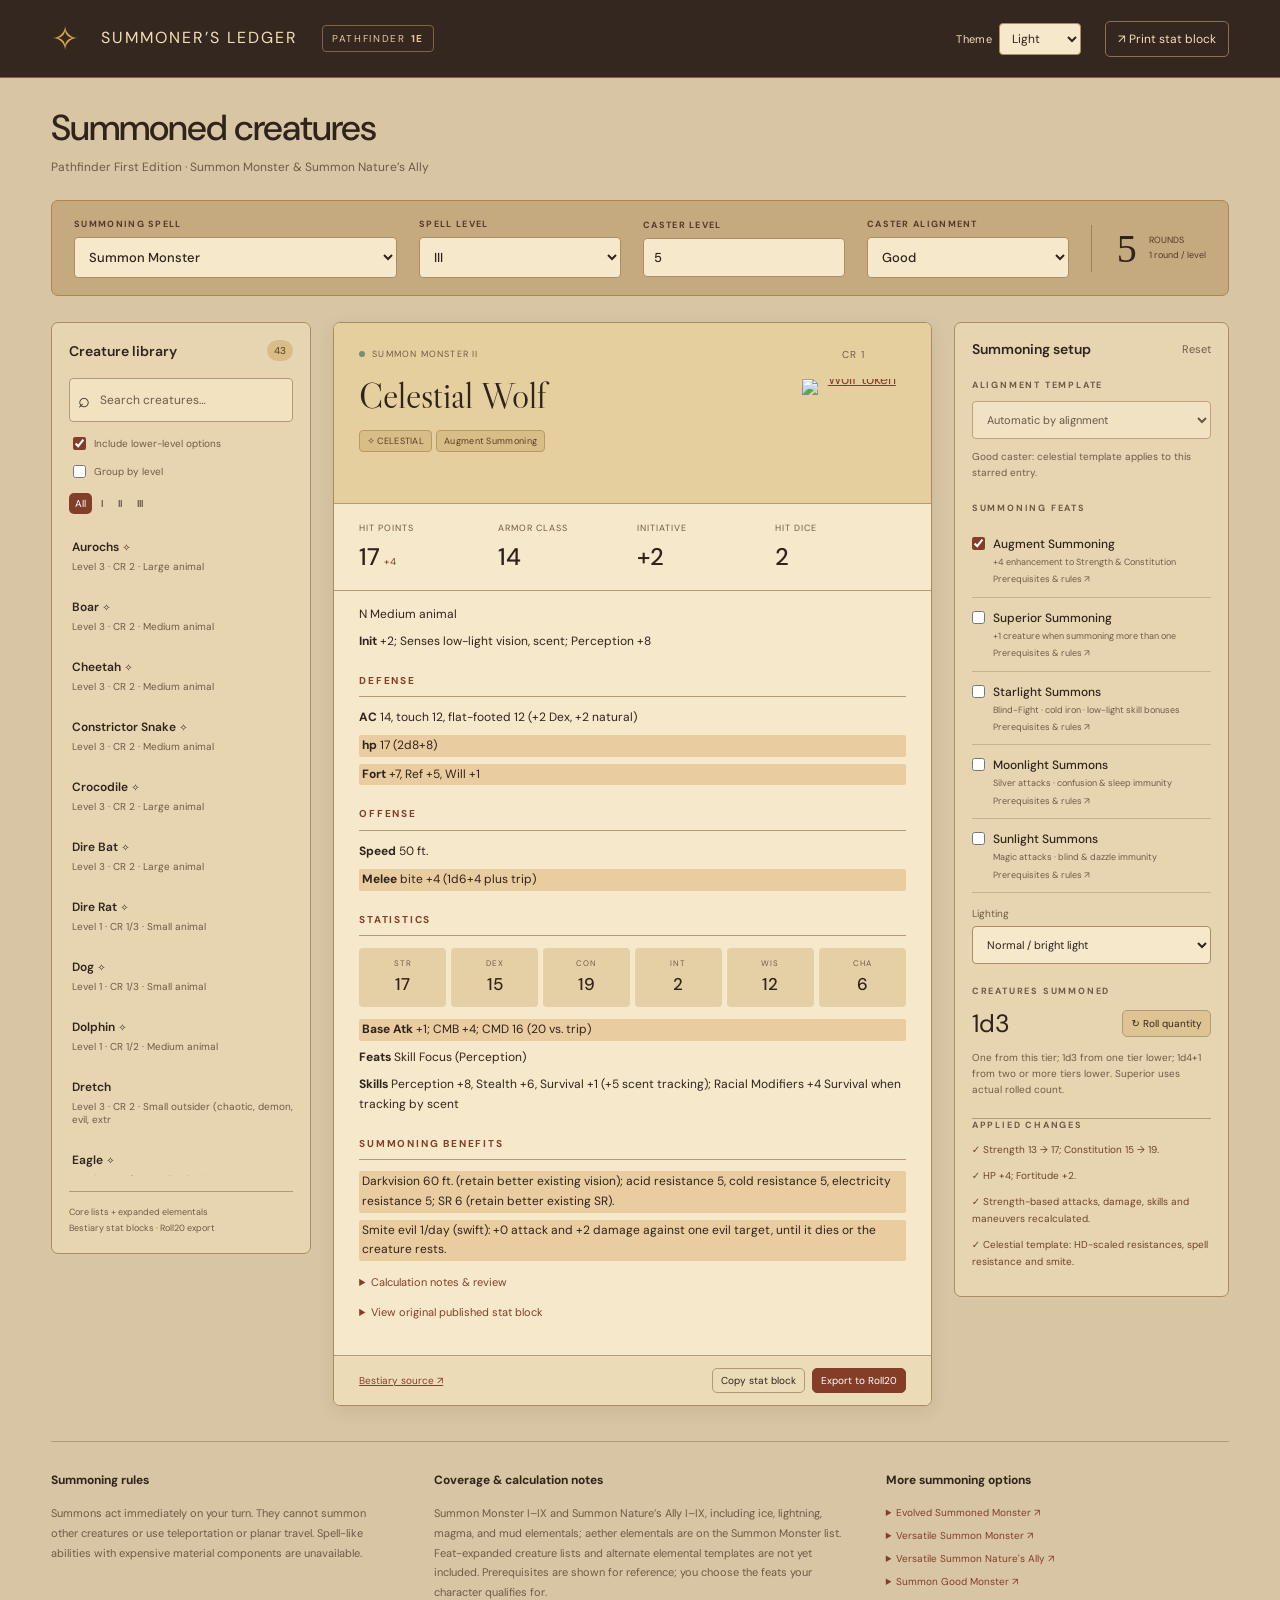
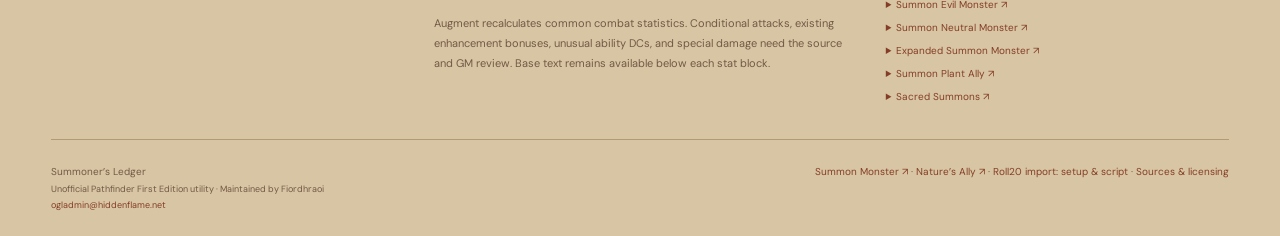
==== index.html @ aa758077 "Publish Summoner’s Ledger source, themes, Roll20 export, and licensing" ====
<!doctype html><html lang="en"><head><meta charset="UTF-8"><meta name="viewport" content="width=device-width,initial-scale=1"><title>Summoner’s Ledger · PF1E</title><script src="theme.js"></script><link rel="stylesheet" href="style.css"><link rel="stylesheet" href="theme.css"></head><body><header><a class="brand" href="#"><span class="sigil">✧</span> SUMMONER’S <b>LEDGER</b></a><span class="edition">PATHFINDER <b>1E</b></span><button onclick="window.print()">↗ Print stat block</button></header><main><div class="intro"><div><h1>Summoned creatures</h1><p>Pathfinder First Edition · Summon Monster &amp; Summon Nature’s Ally</p></div></div><section class="spellbar"><label>SUMMONING SPELL<select id="family"><option value="monster">Summon Monster</option><option value="nature">Summon Nature’s Ally</option></select></label><label>SPELL LEVEL<select id="level"></select></label><label>CASTER LEVEL<input id="caster" type="number" min="1" max="40" value="5"></label><label>CASTER ALIGNMENT<select id="alignment"><option value="good">Good</option><option value="neutral">Neutral</option><option value="evil">Evil</option></select></label><div class="duration"><span id="rounds">5</span><small>ROUNDS<br>1 round / level</small></div></section><div class="workspace"><aside class="library"><div class="paneltitle"><h2>Creature library</h2><span id="count"></span></div><div class="search"><span>⌕</span><input id="search" placeholder="Search creatures…" aria-label="Search creatures"></div><label class="inline"><input id="lower" type="checkbox" checked> Include lower-level options</label><label class="inline" title="Show level dividers when All is selected"><input id="groupByLevel" type="checkbox"> Group by level</label><div class="tiernav" id="tiernav"></div><div id="creatures"></div><div class="libraryfoot">Core lists + expanded elementals<br>Bestiary stat blocks · Roll20 export</div></aside><article class="statcard"><div id="sheet"></div></article><aside class="config"><div class="paneltitle"><h2>Summoning setup</h2><button id="reset">Reset</button></div><div class="sectionlabel">ALIGNMENT TEMPLATE</div><select id="template"><option value="auto">Automatic by alignment</option><option value="celestial">Celestial (neutral choice)</option><option value="fiendish">Fiendish (neutral choice)</option></select><p class="hint" id="templatehint"></p><div class="sectionlabel">SUMMONING FEATS</div><div id="feats"></div><label class="lighting">Lighting<select id="lighting"><option value="normal">Normal / bright light</option><option value="dim">Dim light / darkness</option></select></label><div class="sectionlabel">CREATURES SUMMONED</div><div class="quantity"><span id="quantity"></span><button id="roll">↻ Roll quantity</button></div><p class="hint">One from this tier; 1d3 from one tier lower; 1d4+1 from two or more tiers lower. Superior uses actual rolled count.</p><div class="audit"><div class="sectionlabel">APPLIED CHANGES</div><div id="changes"></div></div></aside></div><section class="reference"><div><h3>Summoning rules</h3><p>Summons act immediately on your turn. They cannot summon other creatures or use teleportation or planar travel. Spell-like abilities with expensive material components are unavailable.</p></div><div><h3>Coverage & calculation notes</h3><p>Summon Monster I–IX and Summon Nature’s Ally I–IX, including ice, lightning, magma, and mud elementals; aether elementals are on the Summon Monster list. Feat-expanded creature lists and alternate elemental templates are not yet included. Prerequisites are shown for reference; you choose the feats your character qualifies for.</p><p>Augment recalculates common combat statistics. Conditional attacks, existing enhancement bonuses, unusual ability DCs, and special damage need the source and GM review. Base text remains available below each stat block.</p></div><div><h3>More summoning options</h3><div id="otherfeats"></div></div></section><footer><span>Summoner’s Ledger <small>Unofficial Pathfinder First Edition utility · Maintained by Fiordhraoi<br><a href="mailto:ogladmin@hiddenflame.net">ogladmin@hiddenflame.net</a></small></span><span><a href="https://pathfinder.d20srd.org/coreRulebook/spells/summonMonster.html" target="_blank" rel="noopener">Summon Monster ↗</a> · <a href="https://pathfinder.d20srd.org/coreRulebook/spells/summonNatureSAlly.html" target="_blank" rel="noopener">Nature’s Ally ↗</a> · <a href="roll20.html">Roll20 import: setup &amp; script</a> · <a href="license.html">Sources &amp; licensing</a></span></footer></main><script src="data.js"></script><script src="rules.js"></script><script src="license-info.js"></script><script src="roll20-format.js"></script><script src="tokens.js"></script><script src="app.js"></script><script src="roll20-ui.js"></script></body></html>
---- style.css ----
/* SPDX-License-Identifier: GPL-3.0-only
 * Copyright (C) 2026 Fiordhraoi
 * Application code only. Embedded/designated Open Game Content and legal texts
 * retain their separate licenses; see LICENSING.md and license.html.
 */
@import url('https://fonts.googleapis.com/css2?family=DM+Sans:wght@400;500;600;700&family=Libre+Caslon+Display&display=swap');
:root{--paper:#f7f5ef;--ink:#243c36;--muted:#75817a;--line:#dcded5;--green:#315c4c;--gold:#b18a47}*{box-sizing:border-box}body{margin:0;background:var(--paper);color:var(--ink);font:14px 'DM Sans',system-ui,sans-serif}button,input,select{font:inherit}button,select{cursor:pointer}button{border:1px solid var(--line);background:transparent;color:var(--ink);border-radius:5px;padding:9px 12px}button:hover{background:#e8ede5}a{color:var(--green)}header{height:78px;border-bottom:1px solid var(--line);display:flex;align-items:center;padding:0 4%;gap:24px}.brand{font-size:16px;letter-spacing:2px;color:var(--ink);text-decoration:none}.brand b{font-weight:400;color:var(--muted)}.sigil{font-size:33px;vertical-align:middle;margin-right:14px;color:var(--gold)}.edition{font-size:10px;letter-spacing:1.7px;border:1px solid var(--line);padding:6px 9px;border-radius:4px}header>button{margin-left:auto;font-size:12px}main{max-width:1560px;margin:auto;padding:0 4%}.intro{display:flex;justify-content:space-between;align-items:center;padding:40px 0 32px}.eyebrow,.sectionlabel{font-size:10px;font-weight:700;letter-spacing:1.8px;color:var(--muted)}h1{font:52px 'Libre Caslon Display',Georgia,serif;margin:10px 0 8px;letter-spacing:-1px}h1 em{font-weight:400;color:var(--green)}.intro p{color:var(--muted);margin:0}.seal{border:1px solid #c5b895;outline:1px solid #dfd7c3;outline-offset:5px;border-radius:50%;width:96px;height:96px;text-align:center;display:grid;align-content:center;color:var(--gold);font-size:27px;transform:rotate(8deg);margin-right:15px}.seal small{font-size:7px;letter-spacing:1.7px;line-height:1.5}.spellbar{background:#edf0e8;border:1px solid #d9dfd2;border-radius:7px;display:flex;align-items:center;padding:17px 22px;gap:22px;margin-bottom:26px}.spellbar label{font-size:9px;font-weight:700;letter-spacing:1.3px;display:grid;gap:7px;flex:1}.spellbar label:first-child{flex:1.6}select,input[type=number]{background:#fffefa;border:1px solid #d5dbd0;color:var(--ink);padding:10px;border-radius:4px;min-width:0;width:100%}.spellbar select,.spellbar input{font-size:13px;font-weight:500;letter-spacing:0}.duration{border-left:1px solid #cfd7ca;padding-left:25px;display:flex;align-items:center;gap:12px}.duration span{font:40px Georgia}.duration small{color:var(--muted);font-size:9px;line-height:1.7;white-space:nowrap}.workspace{display:grid;grid-template-columns:260px minmax(360px,1fr) 275px;gap:22px;align-items:start}.library,.config{background:#fdfcf8;border:1px solid var(--line);border-radius:7px;padding:17px}.paneltitle{display:flex;align-items:center;justify-content:space-between;margin-bottom:17px}h2{font-size:14px;margin:0;font-weight:600}.paneltitle>span{font-size:10px;background:#edf0e9;padding:4px 7px;border-radius:20px}.paneltitle button{padding:0;border:0;color:var(--muted);font-size:11px}.search{display:flex;border:1px solid var(--line);border-radius:4px;align-items:center;padding:8px;gap:8px}.search span{font-size:20px}.search input{width:100%;border:0;background:none;outline:none;font-size:12px}.inline{display:flex;align-items:center;gap:5px;font-size:10px;margin:12px 0;color:var(--muted)}input[type=checkbox]{accent-color:var(--green)}.tiernav{display:flex;gap:3px;flex-wrap:wrap;margin-bottom:12px}.tiernav button{padding:4px 6px;font-size:10px;border:0}.tiernav button.active{background:var(--green);color:white}#creatures{max-height:650px;overflow:auto;margin:0 -17px}.creature{display:block;text-align:left;border:0;border-radius:0;width:100%;padding:13px 17px;border-left:3px solid transparent}.creature.active{background:#eaf0e6;border-left-color:var(--green)}.creature b{display:block;font-size:12px;font-weight:600}.creature span{display:block;color:var(--muted);font-size:10px;margin-top:5px}.libraryfoot{font-size:9px;color:var(--muted);line-height:1.8;border-top:1px solid var(--line);padding-top:12px;margin-top:15px}.statcard{background:#fffefa;border:1px solid #d7dbd0;border-radius:7px;overflow:hidden;box-shadow:0 4px 16px #263b2c07}.sheethead{padding:25px 25px 20px;border-bottom:1px solid var(--line);background:linear-gradient(120deg,#f4f5ed,#fffefa)}.sheetmeta{display:flex;align-items:center;gap:7px;color:var(--muted);font-size:9px;letter-spacing:1.2px}.dot{height:6px;width:6px;background:#72916c;border-radius:50%}.sheethead h2{font:36px 'Libre Caslon Display',Georgia,serif;margin:13px 0 7px}.tag{background:#edf1e6;color:#526b46;font-size:9px;border:1px solid #dce4d3;padding:4px 7px;border-radius:4px;letter-spacing:.3px;display:inline-block;margin:5px 4px 0 0}.quickstats{display:grid;grid-template-columns:repeat(4,1fr);padding:18px 25px;gap:8px;border-bottom:1px solid var(--line)}.quickstats small{display:block;font-size:9px;letter-spacing:1px;color:var(--muted);margin-bottom:7px}.quickstats b{font-size:24px;font-weight:500}.quickstats em{font-size:10px;color:#597e49;font-style:normal}.blockbody{padding:7px 25px 22px;line-height:1.65;font-size:12px}.blockbody p{margin:7px 0}.blockbody h3{font-size:10px;letter-spacing:1.8px;color:var(--green);border-bottom:1px solid var(--line);padding:14px 0 7px;margin:3px 0 11px}.changed{background:#ecf2e2;padding:1px 3px;border-radius:2px}.abilities{display:grid;grid-template-columns:repeat(6,1fr);gap:5px;margin:12px 0}.abilities div{background:#f2f3ed;text-align:center;border-radius:4px;padding:9px 2px}.abilities small{display:block;font-size:8px;color:var(--muted);letter-spacing:1px}.abilities b{font-size:17px;font-weight:500}.sourcebar{display:flex;gap:12px;align-items:center;justify-content:space-between;border-top:1px solid var(--line);padding:12px 25px;font-size:10px;color:var(--muted)}.sourcebar button{padding:5px 8px;font-size:10px}details{margin:12px 0;font-size:11px}summary{cursor:pointer;color:var(--green)}.config .sectionlabel{margin:21px 0 10px;font-size:9px}.config .sectionlabel:first-child{margin-top:0}.config select{font-size:11px}.hint{font-size:10px;color:var(--muted);line-height:1.6}.feat{display:flex;gap:8px;padding:10px 0;border-bottom:1px solid #e9eae2;align-items:flex-start}.feat input{margin:3px 0 0}.feat b{font-size:12px;font-weight:500}.feat small{display:block;color:var(--muted);font-size:9px;line-height:1.6;margin-top:3px}.feat a{color:inherit;text-decoration:none}.lighting{display:block;font-size:10px;margin-top:14px;color:var(--muted)}.lighting select{margin-top:6px}.quantity{display:flex;justify-content:space-between;align-items:center}.quantity span{font-size:25px}.quantity button{font-size:10px;padding:6px 8px}.audit{border-top:1px solid var(--line);margin-top:20px}.audit p{font-size:10px;line-height:1.7;margin:9px 0;color:#5b7255}.reference{border-top:1px solid var(--line);margin-top:35px;padding:28px 0;display:grid;grid-template-columns:1fr 1.2fr 1fr;gap:40px;color:var(--muted);font-size:11px;line-height:1.8}.reference h2{font:26px Georgia;color:var(--ink);margin:12px 0}.reference h3{font-size:12px;color:var(--ink);margin-top:0}.reference details{font-size:10px;margin:5px 0}.reference a{display:inline-block}footer{display:flex;justify-content:space-between;border-top:1px solid var(--line);padding:23px 0;font-size:10px;color:var(--muted);gap:15px;line-height:1.8}footer small{display:block;font-size:9px}footer a{text-decoration:none} .empty{padding:20px;font-size:12px;color:var(--muted)}@media(min-width:1450px){.workspace{grid-template-columns:285px minmax(400px,1fr) 290px}}@media(max-width:1100px){.workspace{grid-template-columns:225px minmax(300px,1fr)}.config{grid-column:1/-1;display:block}#feats{display:grid;grid-template-columns:1fr 1fr;gap:0 20px}.spellbar{gap:12px}.duration{display:none}}@media(max-width:700px){header{padding:0 5%;height:65px}.brand{font-size:11px;letter-spacing:1px}.brand b,.edition,.seal{display:none}header>button{font-size:10px;padding:7px}main{padding:0 5%}.intro{padding:27px 0}h1{font-size:39px}.intro p{font-size:12px}.spellbar{display:grid;grid-template-columns:1fr 1fr;padding:14px}.workspace{display:flex;flex-direction:column}.library,.statcard,.config{width:100%}#creatures{max-height:210px}.reference{grid-template-columns:1fr;gap:15px}footer{flex-direction:column}.sheethead{padding:20px}.blockbody{padding:7px 20px 20px}#feats{display:block}}@media print{header,.intro,.spellbar,.library,.config,.reference,footer,.sourcebar button{display:none}main{padding:0}.workspace{display:block}.statcard{border:0;box-shadow:none}.blockbody{font-size:10px}.sheethead{padding:10px}.quickstats{padding:10px}details{display:none}body{background:white}}
.intro{padding:26px 0 25px}.intro h1{font-size:36px;margin:0 0 8px;font-family:'DM Sans',system-ui,sans-serif;letter-spacing:-1px;font-weight:500}.intro p{font-size:12px}.sheetactions{display:flex;gap:7px;flex-wrap:wrap}.sheetactions #export-roll20{background:var(--green);color:white;border-color:var(--green)}dialog{border:1px solid var(--line);border-radius:9px;background:var(--paper);color:var(--ink);padding:0;max-width:640px;width:calc(100% - 30px);max-height:90vh;box-shadow:0 20px 80px #0003}dialog::backdrop{background:#17251dcc}.dialoghead{padding:17px 22px;border-bottom:1px solid var(--line);display:flex;justify-content:space-between;align-items:center}.dialoghead h2{font-size:18px}.dialoghead button{font-size:22px;padding:0 7px;border:0}.dialogbody{padding:0 22px 20px}.dialogbody #roll20-name{font-weight:600;font-size:17px}.dialogbody .hint{font-size:12px}.dialogbody .inline{font-size:12px;color:var(--ink)}#roll20-summary{font-size:12px;padding:10px;background:#eaf0e6;border-radius:4px}#roll20-warnings{font-size:12px}#roll20-warnings li{margin:7px 0;line-height:1.6}.commandlabel{font-size:10px;letter-spacing:1px;display:block;margin:20px 0 7px}#roll20-command{width:100%;height:100px;resize:vertical;font:11px monospace;background:white;border:1px solid var(--line);border-radius:4px;padding:9px;word-break:break-all}.dialogactions{display:flex;align-items:center;gap:12px;margin-top:13px}.dialogactions button{background:var(--green);color:white}.dialogactions span{font-size:11px}.guide{max-width:850px;padding-top:30px;padding-bottom:40px;line-height:1.8}.guide h1{font:32px 'DM Sans',system-ui,sans-serif;letter-spacing:-.7px}.guide h2{font-size:19px;margin:30px 0 10px}.guide h3{font-size:14px;margin:25px 0 8px}.guide p,.guide li{font-size:13px}.guide li{margin-bottom:8px}.guide code{font-size:12px;background:#e9ede3;padding:2px 5px;border-radius:3px;word-break:break-word}.guide .download{display:flex;gap:15px;align-items:center;flex-wrap:wrap;background:#eaf0e6;border:1px solid var(--line);padding:16px;border-radius:6px}.guide .download a{font-weight:600}.guide .notice{border-left:3px solid var(--gold);padding:10px 17px;background:#f2eee2;font-size:12px}.guide textarea{width:100%;height:160px;font-size:11px}.guide table{border-collapse:collapse;width:100%;font-size:12px}.guide td,.guide th{text-align:left;padding:8px;border-bottom:1px solid var(--line)}.guide #script-status{font-size:12px}#copy-script{background:var(--green);color:white}@media(max-width:700px){.intro h1{font-size:29px}.sourcebar{align-items:flex-start;padding:12px 18px}.sheetactions{justify-content:flex-end}.dialogactions{flex-wrap:wrap}}@media print{dialog,.sheetactions{display:none!important}}
.leveldivider{margin:0;padding:9px 17px;background:#e9ede3;border-top:1px solid #d5dccd;border-bottom:1px solid #d5dccd;color:var(--green);font-size:10px;font-weight:700;letter-spacing:1.2px;line-height:1.5;position:sticky;top:0;z-index:1}.leveldivider:first-child{border-top:0}.library .inline+.inline{margin-top:-3px}
.printlicense{display:none}.license-nav{display:flex;gap:12px;flex-wrap:wrap;border:1px solid var(--line);padding:12px;border-radius:5px;font-size:12px}.licensing blockquote{margin:16px 0;padding:13px 18px;border-left:3px solid var(--green);background:#edf0e8;font-size:12px}.licensing .copyright-notices{font-size:11px;line-height:1.65}.licensing h2{scroll-margin-top:15px}.licensing table td:first-child{width:33%}@media print{.printlicense{display:block!important;break-before:page}.printlicense pre{white-space:pre-wrap;overflow-wrap:anywhere;font:9px/1.4 Georgia,serif}.printlicense h2{font-size:14px}.licensing header,.license-nav{display:none}}

/* Creature artwork and manual Roll20 downloads. */
.sheethead{display:flex;gap:16px;align-items:flex-start}.sheetheading{flex:1;min-width:0}.sheetportrait{flex:0 0 104px;text-align:center}.sheetcr{display:block;font-size:10px;letter-spacing:1px;color:var(--muted);margin-bottom:9px}.creaturetoken{display:block;width:104px;height:104px;object-fit:contain}.tokenlink{display:inline-block;border-radius:50%;line-height:0}.tokenlink:focus-visible,.downloadtoken:focus-visible{outline:3px solid var(--gold);outline-offset:4px}.tokenlink:hover{filter:brightness(1.08)}.exportcreature{display:flex;align-items:flex-start;justify-content:space-between;gap:18px;margin-bottom:12px}.exportcreature #roll20-name{flex:1;min-width:0;margin:8px 0;font-size:20px;overflow-wrap:anywhere}.exporttoken{flex:0 0 148px;text-align:center}.exporttoken[hidden]{display:none}.exporttoken img{display:block;margin:0 auto 9px;object-fit:contain}.downloadtoken{display:inline-block;border:1px solid var(--line);border-radius:5px;padding:8px 12px;text-decoration:none;font-size:12px;background:#edf0e8}.downloadtoken:hover{background:#e0e8d9}.exporttoken small{display:block;font-size:10px;color:var(--muted);line-height:1.5;margin-top:7px}@media(max-width:600px){.sheethead{gap:10px;padding:20px 17px}.sheetportrait{flex-basis:80px}.creaturetoken{width:80px;height:80px}.sheethead h2{font-size:30px}.sheetmeta{font-size:8px;letter-spacing:.6px;flex-wrap:wrap}.exporttoken{flex-basis:122px}.exportcreature #roll20-name{font-size:18px}}@media print{.tokenlink{pointer-events:none}.sheetportrait{break-inside:avoid}}
---- theme.css ----
/* SPDX-License-Identifier: GPL-3.0-only
 * Copyright (C) 2026 Fiordhraoi
 * Application code only. Embedded/designated Open Game Content and legal texts
 * retain their separate licenses; see LICENSING.md and license.html.
 */
/* Parchment/rust light and charcoal/brass dark. Print uses the base light stylesheet. */
@media screen{
html[data-theme="light"]{--paper:#d8c5a3;--ink:#30231c;--muted:#725947;--line:#b29a77;--green:#843e27;--gold:#a86a21}html[data-theme="light"] body{background:#d8c5a3}html[data-theme="light"] header{background:#34271f;color:#f3dfb7;border-color:#846444}html[data-theme="light"] .brand,html[data-theme="light"] .brand b{color:#f3dfb7}html[data-theme="light"] .edition{color:#e8c99a;border-color:#806346}html[data-theme="light"] header>button{color:#f3dfb7;border-color:#8c7156}html[data-theme="light"] .sigil{color:#d7a74e}html[data-theme="light"] .spellbar{background:#c6aa7f;border-color:#aa8657}html[data-theme="light"] .spellbar label,html[data-theme="light"] .duration small{color:#543a29}html[data-theme="light"] .duration{border-color:#a08058}html[data-theme="light"] select,html[data-theme="light"] input[type=number]{background:#f5e8cb;border-color:#ad8c63;color:#30231c}html[data-theme="light"] .library,html[data-theme="light"] .config{background:#e7d5b2;border-color:#ac8c60}html[data-theme="light"] .statcard{background:#f5e8cb;border-color:#a88a63;box-shadow:0 5px 18px #35231616}html[data-theme="light"] .sheethead{background:#e6cf9f;border-color:#b69a70}html[data-theme="light"] .creature.active{background:#d4b07b;border-left-color:#843e27}html[data-theme="light"] .creature:hover{background:#dbc296}html[data-theme="light"] .tiernav button.active{background:#843e27}html[data-theme="light"] .paneltitle>span,html[data-theme="light"] .tag{background:#d9bd87;color:#5d3b22;border-color:#b89a63}html[data-theme="light"] .abilities div{background:#e5d0a6}html[data-theme="light"] .changed{background:#e9cda1}html[data-theme="light"] .blockbody h3{color:#843e27}html[data-theme="light"] .leveldivider{background:#c4a171;color:#4b2f1e;border-color:#a78659}html[data-theme="light"] .quantity button,html[data-theme="light"] button:hover{background:#dec493}html[data-theme="light"] .search{background:#f2e2c0}html[data-theme="light"] .feat{border-color:#c9b18b}html[data-theme="light"] .audit p{color:#704422}html[data-theme="light"] .sourcebar{background:#ecdbb7}html[data-theme="light"] details summary{color:#843e27}html[data-theme="dark"]{--paper:#191d22;--ink:#e9e2d5;--muted:#a9a69c;--line:#414346;--green:#d5ad63;--gold:#d5ad63}html[data-theme="dark"] body{background:#191d22}html[data-theme="dark"] header{background:#11151a;border-color:#514939}html[data-theme="dark"] .brand{color:#eadfc9}html[data-theme="dark"] .brand b{color:#b3a590}html[data-theme="dark"] .edition{border-color:#65583e;color:#d5bd8c}html[data-theme="dark"] .spellbar{background:#292d32;border-color:#4a4841}html[data-theme="dark"] .duration{border-color:#555047}html[data-theme="dark"] select,html[data-theme="dark"] input[type=number]{background:#181c21;border-color:#555047;color:#eee5d2}html[data-theme="dark"] .library,html[data-theme="dark"] .config{background:#22272d;border-color:#464744}html[data-theme="dark"] .statcard{background:#292e34;border-color:#5c5343;box-shadow:0 5px 20px #0004}html[data-theme="dark"] .sheethead{background:#34332f;border-color:#5a5143}html[data-theme="dark"] .creature.active{background:#3e3b31;border-left-color:#d5ad63}html[data-theme="dark"] .creature:hover{background:#34383b}html[data-theme="dark"] .creature b{color:#e9e2d5}html[data-theme="dark"] .tiernav button.active{background:#d5ad63;color:#191d22}html[data-theme="dark"] .paneltitle>span,html[data-theme="dark"] .tag{background:#443e2e;color:#e5c88f;border-color:#76613a}html[data-theme="dark"] .abilities div{background:#393c3e}html[data-theme="dark"] .changed{background:#48452f;color:#f3e7c6}html[data-theme="dark"] .blockbody h3{color:#d5ad63}html[data-theme="dark"] .leveldivider{background:#3c392f;color:#e5c88f;border-color:#5c5140}html[data-theme="dark"] .search{background:#181c21}html[data-theme="dark"] .search input{color:#e9e2d5}html[data-theme="dark"] .feat{border-color:#424543}html[data-theme="dark"] .audit p{color:#d7c294}html[data-theme="dark"] button:hover{background:#3e413e}html[data-theme="dark"] .sourcebar{background:#22272c}html[data-theme="dark"] .sourcebar a{color:#d5ad63}html[data-theme="dark"] .sheetactions #export-roll20{color:#191d22}html[data-theme="dark"] .reference{color:#aaa99e}html[data-theme="light"]{color-scheme:light;--surface:#e7d5b2;--field:#f5e8cb;--soft:#e5d0a6;--accent-ink:#fff4dc;--focus:#843e27}html[data-theme="dark"]{color-scheme:dark;--surface:#22272d;--field:#181c21;--soft:#393c3e;--accent-ink:#191d22;--focus:#edc77f}
html[data-theme] dialog{background:var(--paper);color:var(--ink)}html[data-theme] #roll20-command,html[data-theme] .guide textarea{background:var(--field);color:var(--ink);border-color:var(--line)}html[data-theme] #roll20-summary,html[data-theme] .guide .download,html[data-theme] .guide code,html[data-theme] .guide .notice,html[data-theme] .licensing blockquote,html[data-theme] .downloadtoken{background:var(--soft);color:var(--ink)}html[data-theme] .dialogactions button,html[data-theme] #copy-script{background:var(--green);color:var(--accent-ink);border-color:var(--green)}html[data-theme] .downloadtoken:hover{background:var(--surface)}html[data-theme] .quickstats em{color:var(--green)}html[data-theme] .license-nav{background:var(--surface)}html[data-theme] .empty,html[data-theme] input::placeholder{color:var(--muted)}html[data-theme] button:focus-visible,html[data-theme] select:focus-visible,html[data-theme] a:focus-visible,html[data-theme] input:focus-visible{outline:2px solid var(--focus);outline-offset:3px}

}
header .themecontrol{margin-left:auto;display:flex;align-items:center;gap:7px;font-size:11px;white-space:nowrap;letter-spacing:.3px}header .themecontrol select{width:82px;padding:6px 8px;font-size:12px}header>.themecontrol+button{margin-left:0}header .themecontrol span{color:inherit}@media(max-width:600px){header{height:auto;min-height:78px;padding:13px 4%;gap:12px;flex-wrap:wrap}.themecontrol{flex-shrink:0}header>button{font-size:11px}header .brand{font-size:13px;letter-spacing:1.2px}.sigil{margin-right:7px}}@media print{.themecontrol{display:none!important}body{color:#243c36;background:#fff}}
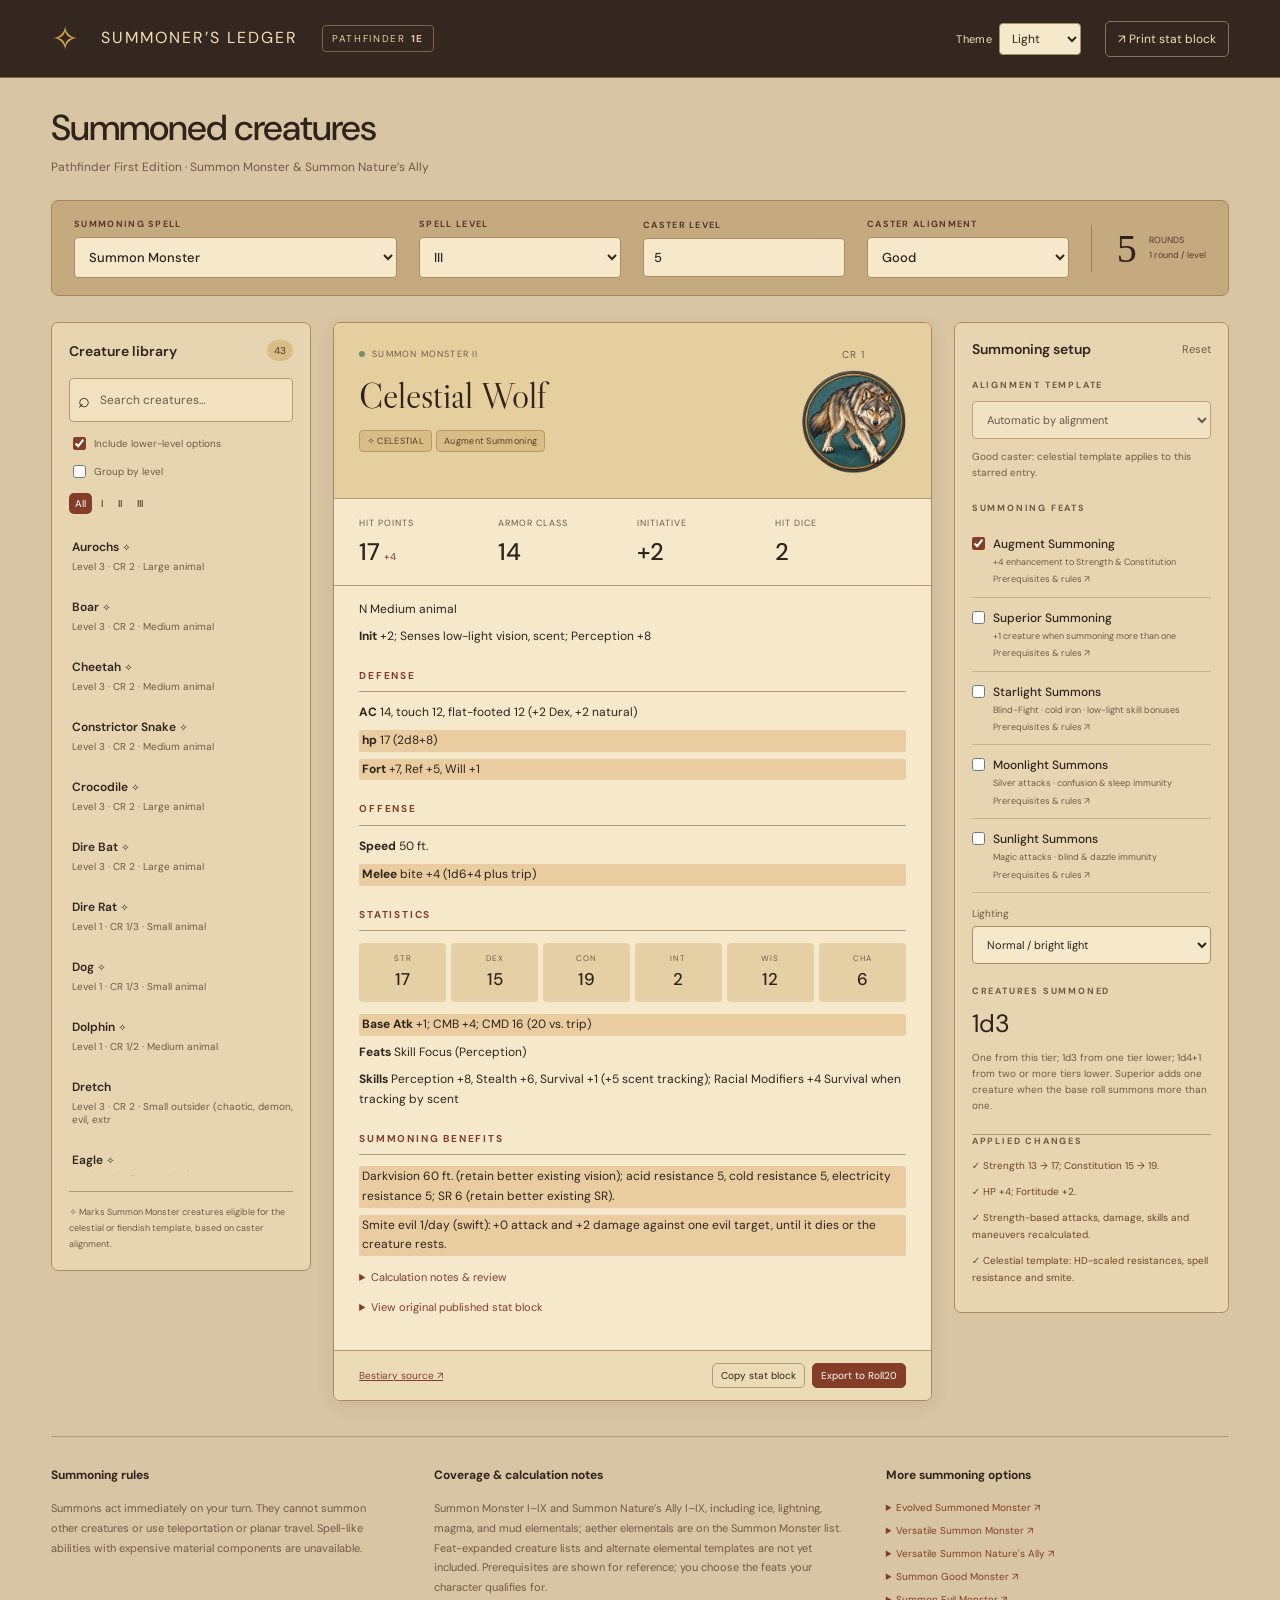
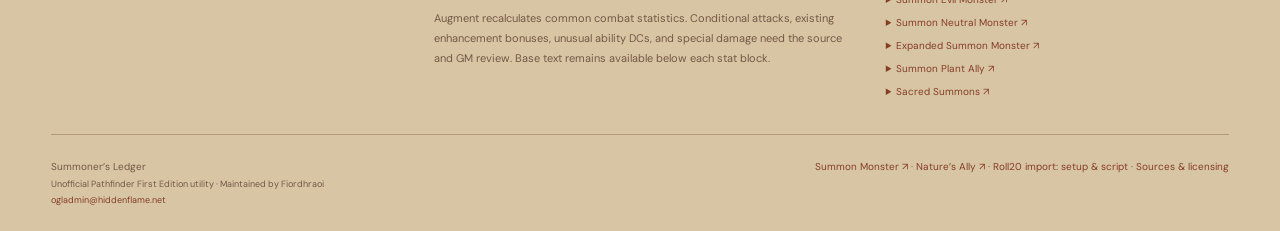
==== commit b8c66d66: "Explain template marker and simplify creature quantity display" ====
--- a/index.html
+++ b/index.html
@@ -1 +1 @@
-<!doctype html><html lang="en"><head><meta charset="UTF-8"><meta name="viewport" content="width=device-width,initial-scale=1"><title>Summoner’s Ledger · PF1E</title><script src="theme.js"></script><link rel="stylesheet" href="style.css"><link rel="stylesheet" href="theme.css"></head><body><header><a class="brand" href="#"><span class="sigil">✧</span> SUMMONER’S <b>LEDGER</b></a><span class="edition">PATHFINDER <b>1E</b></span><button onclick="window.print()">↗ Print stat block</button></header><main><div class="intro"><div><h1>Summoned creatures</h1><p>Pathfinder First Edition · Summon Monster &amp; Summon Nature’s Ally</p></div></div><section class="spellbar"><label>SUMMONING SPELL<select id="family"><option value="monster">Summon Monster</option><option value="nature">Summon Nature’s Ally</option></select></label><label>SPELL LEVEL<select id="level"></select></label><label>CASTER LEVEL<input id="caster" type="number" min="1" max="40" value="5"></label><label>CASTER ALIGNMENT<select id="alignment"><option value="good">Good</option><option value="neutral">Neutral</option><option value="evil">Evil</option></select></label><div class="duration"><span id="rounds">5</span><small>ROUNDS<br>1 round / level</small></div></section><div class="workspace"><aside class="library"><div class="paneltitle"><h2>Creature library</h2><span id="count"></span></div><div class="search"><span>⌕</span><input id="search" placeholder="Search creatures…" aria-label="Search creatures"></div><label class="inline"><input id="lower" type="checkbox" checked> Include lower-level options</label><label class="inline" title="Show level dividers when All is selected"><input id="groupByLevel" type="checkbox"> Group by level</label><div class="tiernav" id="tiernav"></div><div id="creatures"></div><div class="libraryfoot">Core lists + expanded elementals<br>Bestiary stat blocks · Roll20 export</div></aside><article class="statcard"><div id="sheet"></div></article><aside class="config"><div class="paneltitle"><h2>Summoning setup</h2><button id="reset">Reset</button></div><div class="sectionlabel">ALIGNMENT TEMPLATE</div><select id="template"><option value="auto">Automatic by alignment</option><option value="celestial">Celestial (neutral choice)</option><option value="fiendish">Fiendish (neutral choice)</option></select><p class="hint" id="templatehint"></p><div class="sectionlabel">SUMMONING FEATS</div><div id="feats"></div><label class="lighting">Lighting<select id="lighting"><option value="normal">Normal / bright light</option><option value="dim">Dim light / darkness</option></select></label><div class="sectionlabel">CREATURES SUMMONED</div><div class="quantity"><span id="quantity"></span><button id="roll">↻ Roll quantity</button></div><p class="hint">One from this tier; 1d3 from one tier lower; 1d4+1 from two or more tiers lower. Superior uses actual rolled count.</p><div class="audit"><div class="sectionlabel">APPLIED CHANGES</div><div id="changes"></div></div></aside></div><section class="reference"><div><h3>Summoning rules</h3><p>Summons act immediately on your turn. They cannot summon other creatures or use teleportation or planar travel. Spell-like abilities with expensive material components are unavailable.</p></div><div><h3>Coverage & calculation notes</h3><p>Summon Monster I–IX and Summon Nature’s Ally I–IX, including ice, lightning, magma, and mud elementals; aether elementals are on the Summon Monster list. Feat-expanded creature lists and alternate elemental templates are not yet included. Prerequisites are shown for reference; you choose the feats your character qualifies for.</p><p>Augment recalculates common combat statistics. Conditional attacks, existing enhancement bonuses, unusual ability DCs, and special damage need the source and GM review. Base text remains available below each stat block.</p></div><div><h3>More summoning options</h3><div id="otherfeats"></div></div></section><footer><span>Summoner’s Ledger <small>Unofficial Pathfinder First Edition utility · Maintained by Fiordhraoi<br><a href="mailto:ogladmin@hiddenflame.net">ogladmin@hiddenflame.net</a></small></span><span><a href="https://pathfinder.d20srd.org/coreRulebook/spells/summonMonster.html" target="_blank" rel="noopener">Summon Monster ↗</a> · <a href="https://pathfinder.d20srd.org/coreRulebook/spells/summonNatureSAlly.html" target="_blank" rel="noopener">Nature’s Ally ↗</a> · <a href="roll20.html">Roll20 import: setup &amp; script</a> · <a href="license.html">Sources &amp; licensing</a></span></footer></main><script src="data.js"></script><script src="rules.js"></script><script src="license-info.js"></script><script src="roll20-format.js"></script><script src="tokens.js"></script><script src="app.js"></script><script src="roll20-ui.js"></script></body></html>
+<!doctype html><html lang="en"><head><meta charset="UTF-8"><meta name="viewport" content="width=device-width,initial-scale=1"><title>Summoner’s Ledger · PF1E</title><script src="theme.js"></script><link rel="stylesheet" href="style.css"><link rel="stylesheet" href="theme.css"></head><body><header><a class="brand" href="#"><span class="sigil">✧</span> SUMMONER’S <b>LEDGER</b></a><span class="edition">PATHFINDER <b>1E</b></span><button onclick="window.print()">↗ Print stat block</button></header><main><div class="intro"><div><h1>Summoned creatures</h1><p>Pathfinder First Edition · Summon Monster &amp; Summon Nature’s Ally</p></div></div><section class="spellbar"><label>SUMMONING SPELL<select id="family"><option value="monster">Summon Monster</option><option value="nature">Summon Nature’s Ally</option></select></label><label>SPELL LEVEL<select id="level"></select></label><label>CASTER LEVEL<input id="caster" type="number" min="1" max="40" value="5"></label><label>CASTER ALIGNMENT<select id="alignment"><option value="good">Good</option><option value="neutral">Neutral</option><option value="evil">Evil</option></select></label><div class="duration"><span id="rounds">5</span><small>ROUNDS<br>1 round / level</small></div></section><div class="workspace"><aside class="library"><div class="paneltitle"><h2>Creature library</h2><span id="count"></span></div><div class="search"><span>⌕</span><input id="search" placeholder="Search creatures…" aria-label="Search creatures"></div><label class="inline"><input id="lower" type="checkbox" checked> Include lower-level options</label><label class="inline" title="Show level dividers when All is selected"><input id="groupByLevel" type="checkbox"> Group by level</label><div class="tiernav" id="tiernav"></div><div id="creatures"></div><div class="libraryfoot"><span aria-hidden="true">✧</span> Marks Summon Monster creatures eligible for the celestial or fiendish template, based on caster alignment.</div></aside><article class="statcard"><div id="sheet"></div></article><aside class="config"><div class="paneltitle"><h2>Summoning setup</h2><button id="reset">Reset</button></div><div class="sectionlabel">ALIGNMENT TEMPLATE</div><select id="template"><option value="auto">Automatic by alignment</option><option value="celestial">Celestial (neutral choice)</option><option value="fiendish">Fiendish (neutral choice)</option></select><p class="hint" id="templatehint"></p><div class="sectionlabel">SUMMONING FEATS</div><div id="feats"></div><label class="lighting">Lighting<select id="lighting"><option value="normal">Normal / bright light</option><option value="dim">Dim light / darkness</option></select></label><div class="sectionlabel">CREATURES SUMMONED</div><div class="quantity"><span id="quantity"></span></div><p class="hint">One from this tier; 1d3 from one tier lower; 1d4+1 from two or more tiers lower. Superior adds one creature when the base roll summons more than one.</p><div class="audit"><div class="sectionlabel">APPLIED CHANGES</div><div id="changes"></div></div></aside></div><section class="reference"><div><h3>Summoning rules</h3><p>Summons act immediately on your turn. They cannot summon other creatures or use teleportation or planar travel. Spell-like abilities with expensive material components are unavailable.</p></div><div><h3>Coverage & calculation notes</h3><p>Summon Monster I–IX and Summon Nature’s Ally I–IX, including ice, lightning, magma, and mud elementals; aether elementals are on the Summon Monster list. Feat-expanded creature lists and alternate elemental templates are not yet included. Prerequisites are shown for reference; you choose the feats your character qualifies for.</p><p>Augment recalculates common combat statistics. Conditional attacks, existing enhancement bonuses, unusual ability DCs, and special damage need the source and GM review. Base text remains available below each stat block.</p></div><div><h3>More summoning options</h3><div id="otherfeats"></div></div></section><footer><span>Summoner’s Ledger <small>Unofficial Pathfinder First Edition utility · Maintained by Fiordhraoi<br><a href="mailto:ogladmin@hiddenflame.net">ogladmin@hiddenflame.net</a></small></span><span><a href="https://pathfinder.d20srd.org/coreRulebook/spells/summonMonster.html" target="_blank" rel="noopener">Summon Monster ↗</a> · <a href="https://pathfinder.d20srd.org/coreRulebook/spells/summonNatureSAlly.html" target="_blank" rel="noopener">Nature’s Ally ↗</a> · <a href="roll20.html">Roll20 import: setup &amp; script</a> · <a href="license.html">Sources &amp; licensing</a></span></footer></main><script src="data.js"></script><script src="rules.js"></script><script src="license-info.js"></script><script src="roll20-format.js"></script><script src="tokens.js"></script><script src="app.js"></script><script src="roll20-ui.js"></script></body></html>
